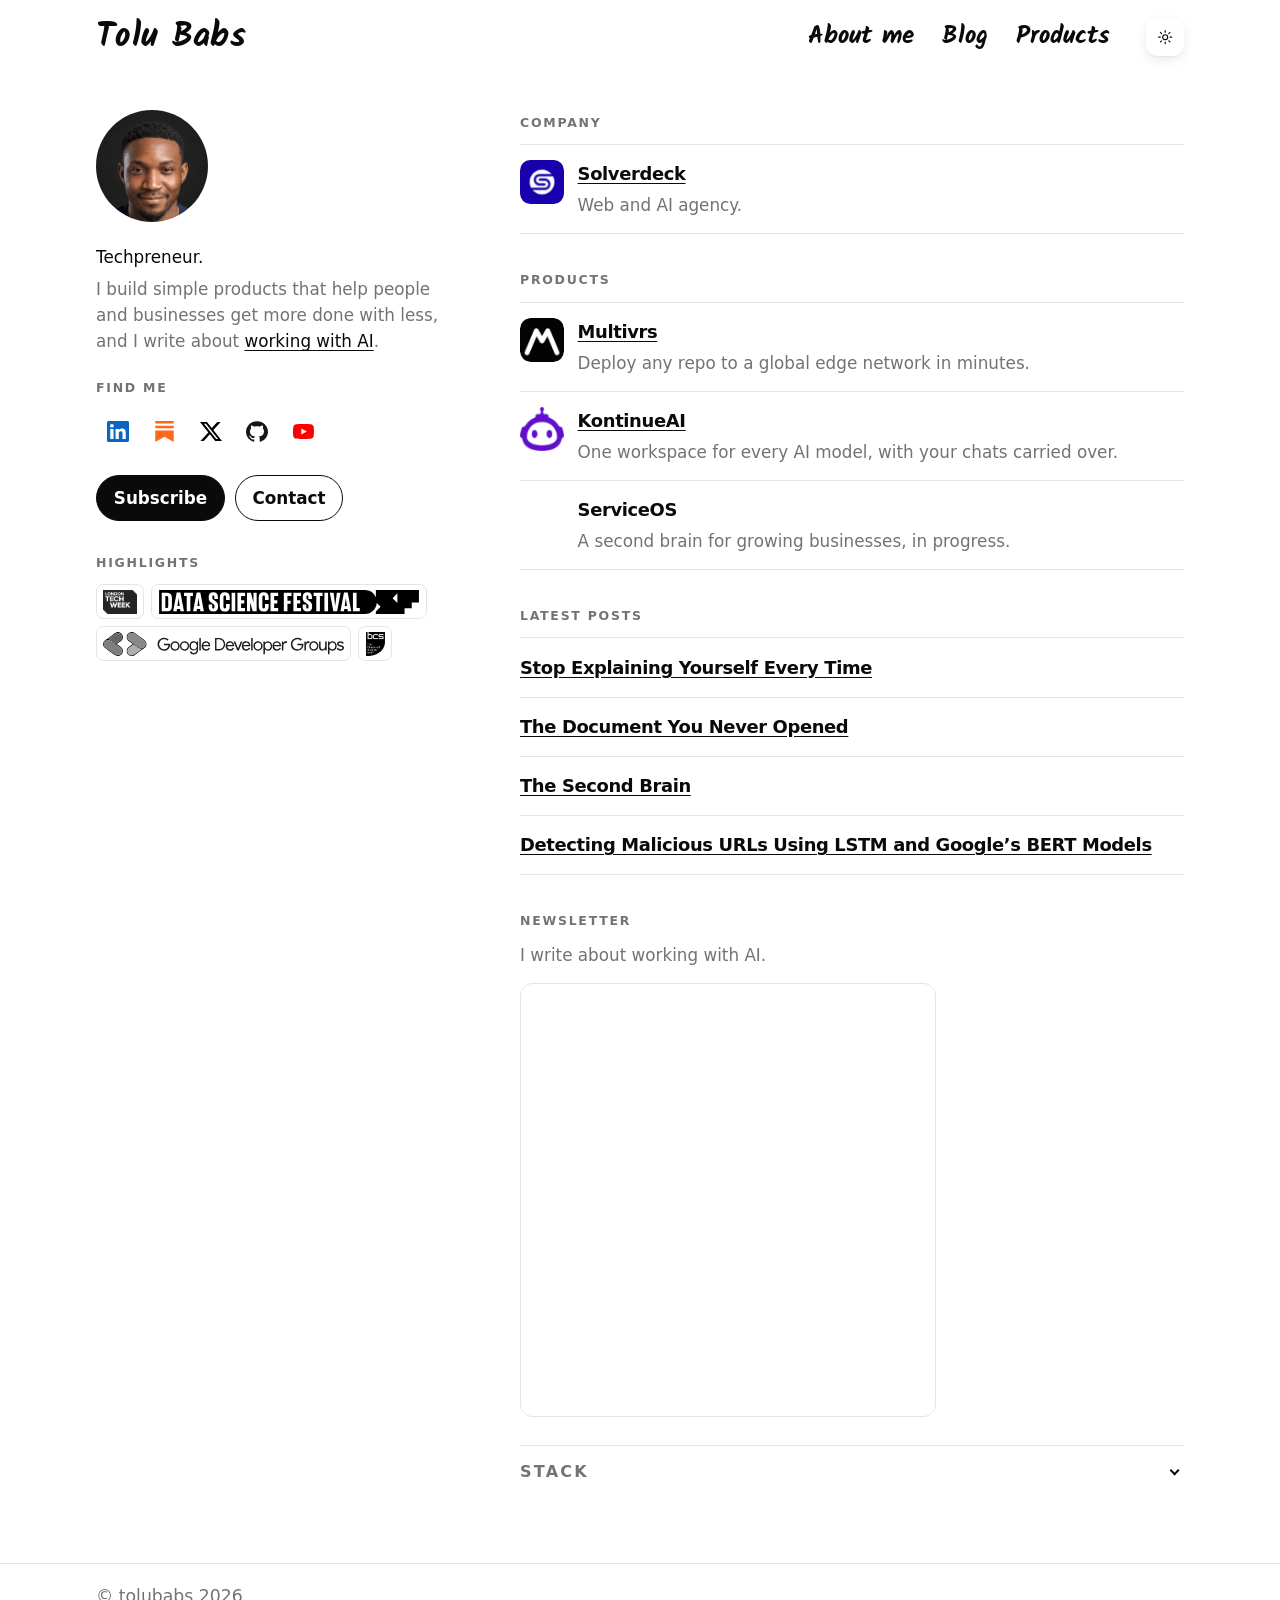
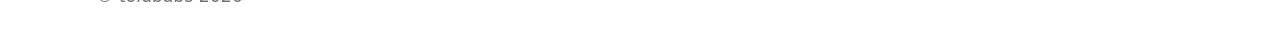
==== index.html @ e64ce70b "feat: link the bio and restyle the theme toggle Point “working with AI” at the Substack, and use a t" ====
<!DOCTYPE html>
<html lang="en-GB">
  <head>
    <meta charset="utf-8">
    <meta name="viewport" content="width=device-width, initial-scale=1">
    <title>Tolu Babs — Techpreneur</title>
    <meta name="description" content="Tolu Babs, a techpreneur. Building Multivrs, KontinueAI and ServiceOS.">
    <meta name="author" content="Toluwase Babalola">
    <meta name="color-scheme" content="light dark">
    <meta name="theme-color" content="#ffffff" media="(prefers-color-scheme: light)">
    <meta name="theme-color" content="#0a0a0a" media="(prefers-color-scheme: dark)">
    <link rel="canonical" href="https://thbabs.github.io/">
    <link rel="icon" href="/favicon-32.png" type="image/png" sizes="32x32">
    <link rel="apple-touch-icon" href="/apple-touch-icon.png">
    <meta property="og:title" content="Tolu Babs — Techpreneur">
    <meta property="og:description" content="Tolu Babs, a techpreneur. Building Multivrs, KontinueAI and ServiceOS.">
    <meta property="og:url" content="https://thbabs.github.io/">
    <meta property="og:type" content="website">
    <meta property="og:locale" content="en_GB">
    <meta property="og:image" content="https://thbabs.github.io/og.png">
    <meta property="og:image:width" content="1200">
    <meta property="og:image:height" content="630">
    <meta property="og:image:alt" content="Tolu Babs, techpreneur.">
    <meta name="twitter:card" content="summary_large_image">
    <meta name="twitter:title" content="Tolu Babs — Techpreneur">
    <meta name="twitter:description" content="Tolu Babs, a techpreneur. Building Multivrs, KontinueAI and ServiceOS.">
    <meta name="twitter:image" content="https://thbabs.github.io/og.png">
    <link rel="stylesheet" href="/styles.css">
    <script>
      (function () {
        try {
          var stored = localStorage.getItem("theme");
          var theme = stored === "light" || stored === "dark"
            ? stored
            : (window.matchMedia("(prefers-color-scheme: dark)").matches ? "dark" : "light");
          document.documentElement.setAttribute("data-theme", theme);
        } catch (error) {}
      })();
    </script>
    <script type="application/ld+json">
      {
        "@context": "https://schema.org",
        "@type": "Person",
        "name": "Toluwase Babalola",
        "alternateName": "Tolu Babs",
        "description": "Techpreneur",
        "url": "https://thbabs.github.io/",
        "image": "https://thbabs.github.io/avatar.png",
        "sameAs": [
          "https://github.com/thbabs",
          "https://www.linkedin.com/in/toluwasebabalola",
          "https://x.com/iamtolux",
          "https://tryworkwithai.substack.com/",
          "https://multivrs.space/",
          "https://kontinueai.com/",
          "https://www.solverdeck.com/"
        ]
      }
    </script>
  </head>
  <body>
    <a class="skip-link" href="#content">Skip to content</a>
    <header class="site-header">
      <a class="brand" href="/" aria-current="page">Tolu Babs</a>
      <div class="header-tools">
        <button type="button" class="menu-toggle" id="menu-toggle" aria-expanded="false" aria-controls="site-menu" aria-label="Open menu">
          <svg class="icon-open" viewBox="0 0 24 24" aria-hidden="true">
            <path fill="currentColor" d="M4 7h16v2H4V7zm0 4h16v2H4v-2zm0 4h16v2H4v-2z"/>
          </svg>
          <svg class="icon-close" viewBox="0 0 24 24" aria-hidden="true">
            <path fill="currentColor" d="M6.4 5 12 10.6 17.6 5 19 6.4 13.4 12 19 17.6 17.6 19 12 13.4 6.4 19 5 17.6 10.6 12 5 6.4z"/>
          </svg>
        </button>
        <nav id="site-menu" aria-label="Primary">
          <ul>
            <li><a href="/about/">About me</a></li>
            <li><a href="/blog/">Blog</a></li>
            <li><a href="/#products">Products</a></li>
          </ul>
        </nav>
        <button type="button" class="theme-toggle" id="theme-toggle" aria-label="Switch colour theme">
          <svg class="icon-sun" viewBox="0 0 24 24" fill="none" stroke="currentColor" stroke-width="1.5" stroke-linecap="round" aria-hidden="true">
            <circle cx="12" cy="12" r="3.25"/>
            <path d="M12 3.5v2.1M12 18.4v2.1M3.5 12h2.1M18.4 12h2.1M5.8 5.8l1.5 1.5M16.7 16.7l1.5 1.5M18.2 5.8l-1.5 1.5M7.3 16.7l-1.5 1.5"/>
          </svg>
          <svg class="icon-moon" viewBox="0 0 24 24" fill="none" stroke="currentColor" stroke-width="1.5" stroke-linecap="round" stroke-linejoin="round" aria-hidden="true">
            <path d="M20 14.2A7.2 7.2 0 0 1 9.8 4 6.2 6.2 0 1 0 20 14.2z"/>
          </svg>
        </button>
      </div>
    </header>
    <main id="content" class="home">
      <div class="profile">
        <img class="avatar" src="/avatar.png" width="112" height="112" alt="Tolu Babs">
        <h1>Techpreneur.</h1>
        <p>I build simple products that help people and businesses get more done with less, and I write about <a href="https://tryworkwithai.substack.com/" target="_blank" rel="noopener">working with AI</a>.</p>
        <h2 id="find-heading">Find me</h2>
        <ul class="socials" aria-labelledby="find-heading">
          <li>
            <a rel="me noopener noreferrer" href="https://www.linkedin.com/in/toluwasebabalola" target="_blank" aria-label="LinkedIn">
              <img src="/assets/icons/linkedin.svg" width="22" height="22" alt="">
            </a>
          </li>
          <li>
            <a rel="me noopener noreferrer" href="https://tryworkwithai.substack.com/" target="_blank" aria-label="Substack">
              <img src="/assets/icons/substack.svg" width="22" height="22" alt="">
            </a>
          </li>
          <li>
            <a rel="me noopener noreferrer" href="https://x.com/iamtolux" target="_blank" aria-label="X">
              <img class="icon-x" src="/assets/icons/x.svg" width="22" height="22" alt="">
            </a>
          </li>
          <li>
            <a rel="me noopener noreferrer" href="https://github.com/thbabs" target="_blank" aria-label="GitHub">
              <img class="icon-github" src="/assets/icons/github.svg" width="22" height="22" alt="">
            </a>
          </li>
          <li>
            <a data-youtube rel="me noopener noreferrer" href="https://www.youtube.com/@thbabs_yt" target="_blank" aria-label="YouTube">
              <img src="/assets/icons/youtube.svg" width="22" height="22" alt="">
            </a>
          </li>
        </ul>
        <div class="actions">
          <a class="button" href="https://tryworkwithai.substack.com/subscribe">Subscribe</a>
          <a class="button button-secondary" href="mailto:tolubabs@solverdeck.com">Contact</a>
        </div>
        <section class="highlights" aria-labelledby="highlights-heading">
          <h2 id="highlights-heading">Highlights</h2>
          <ul>
            <li><img src="/assets/logos/london-tech-week.png" alt="London Tech Week" height="24"></li>
            <li><img src="/assets/logos/data-science-festival.svg" alt="Data Science Festival" height="24"></li>
            <li><img src="/assets/logos/google-developer-groups.svg" alt="Google Developer Groups" height="24"></li>
            <li><img src="/assets/logos/bcs.png" alt="BCS The Chartered Institute for IT" height="24"></li>
          </ul>
        </section>
      </div>

      <div class="home-main">
        <section aria-labelledby="company-heading">
          <h2 id="company-heading">Company</h2>
          <ul class="products">
            <li class="product">
              <img class="logo" src="/assets/logos/solverdeck.png" width="44" height="44" alt="">
              <div>
                <h3><a href="https://www.solverdeck.com/">Solverdeck</a></h3>
                <p>Web and AI agency.</p>
              </div>
            </li>
          </ul>
        </section>

        <section id="products" aria-labelledby="products-heading">
          <h2 id="products-heading">Products</h2>
          <ul class="products">
            <li class="product">
              <img class="logo" src="/assets/logos/multivrs.png" width="44" height="44" alt="">
              <div>
                <h3><a href="https://multivrs.space/">Multivrs</a></h3>
                <p>Deploy any repo to a global edge network in minutes.</p>
              </div>
            </li>
            <li class="product">
              <img class="logo" src="/assets/logos/kontinueai.png" width="44" height="44" alt="">
              <div>
                <h3><a href="https://kontinueai.com/">KontinueAI</a></h3>
                <p>One workspace for every AI model, with your chats carried over.</p>
              </div>
            </li>
            <li class="product product-plain">
              <div>
                <h3>ServiceOS</h3>
                <p>A second brain for growing businesses, in progress.</p>
              </div>
            </li>
          </ul>
        </section>

        <section aria-labelledby="latest-heading">
          <h2 id="latest-heading">Latest posts</h2>
          <ul class="products latest">
            <li class="product">
              <h3><a href="https://tryworkwithai.substack.com/p/stop-explaining-yourself-every-time">Stop Explaining Yourself Every Time</a></h3>
            </li>
            <li class="product">
              <h3><a href="https://tryworkwithai.substack.com/p/how-to-summarise-a-pdf-with-chatgpt">The Document You Never Opened</a></h3>
            </li>
            <li class="product">
              <h3><a href="https://tryworkwithai.substack.com/p/the-second-brain">The Second Brain</a></h3>
            </li>
            <li class="product">
              <h3><a href="https://towardsdatascience.com/detecting-malicious-urls-using-lstm-and-googles-bert-models/">Detecting Malicious URLs Using LSTM and Google’s BERT Models</a></h3>
            </li>
          </ul>
        </section>

        <section class="newsletter" aria-labelledby="newsletter-heading">
          <h2 id="newsletter-heading">Newsletter</h2>
          <p>I write about working with AI.</p>
          <div class="newsletter-embed">
            <iframe src="https://tryworkwithai.substack.com/embed" title="Subscribe to Work with AI"></iframe>
          </div>
        </section>

        <details class="stack-panel">
          <summary>Stack</summary>
          <ul class="stack">
            <li><span class="chip"><img src="/assets/icons/python.svg" alt="" width="22" height="22"></span>Python</li>
            <li><span class="chip sql-mark" aria-hidden="true">SQL</span>SQL</li>
            <li><span class="chip"><img src="/assets/icons/googlecloud.svg" alt="" width="22" height="22"></span>GCP</li>
            <li><span class="chip"><img src="/assets/icons/amazonwebservices.svg" alt="" width="22" height="22"></span>AWS</li>
            <li><span class="chip"><img src="/assets/icons/nextdotjs.svg" alt="" width="22" height="22"></span>Next.js</li>
            <li><span class="chip"><img src="/assets/icons/react.svg" alt="" width="22" height="22"></span>React</li>
            <li><span class="chip"><img src="/assets/icons/docker.svg" alt="" width="22" height="22"></span>Docker</li>
            <li><span class="chip"><img src="/assets/icons/huggingface.svg" alt="" width="22" height="22"></span>Hugging Face</li>
            <li><span class="chip"><img src="/assets/icons/streamlit.svg" alt="" width="22" height="22"></span>Streamlit</li>
            <li><span class="chip"><img src="/assets/icons/claude.svg" alt="" width="22" height="22"></span>Claude</li>
          </ul>
        </details>

      </div>
    </main>
    <footer class="site-footer">
      <p>© tolubabs 2026</p>
    </footer>
    <script src="/site.js"></script>
    <script src="/theme.js"></script>
  </body>
</html>
---- styles.css ----
:root {
  /* Site name and menu. Also considered: "Caveat Brush", "Permanent Marker". */
  --script: "Kalam", "Segoe UI", cursive;
  --bg: #fff;
  --fg: #0a0a0a;
  --muted: #737373;
  --line: #e5e5e5;
  --soft: #f5f5f5;
  color-scheme: light;
}

@media (prefers-color-scheme: dark) {
  :root:not([data-theme]) {
    --bg: #0a0a0a;
    --fg: #fafafa;
    --muted: #a1a1a1;
    --line: #ffffff1a;
    --soft: #171717;
    color-scheme: dark;
  }
}

:root[data-theme="dark"] {
  --bg: #0a0a0a;
  --fg: #fafafa;
  --muted: #a1a1a1;
  --line: #ffffff1a;
  --soft: #171717;
  color-scheme: dark;
}

:root[data-theme="light"] {
  --bg: #fff;
  --fg: #0a0a0a;
  --muted: #737373;
  --line: #e5e5e5;
  --soft: #f5f5f5;
  color-scheme: light;
}

@font-face {
  font-family: "Kalam";
  font-style: normal;
  font-weight: 700;
  font-display: swap;
  src: url("/fonts/kalam-700.woff2") format("woff2");
}

*,
*::before,
*::after {
  box-sizing: border-box;
}

html {
  scroll-padding-top: 5.5rem;
}

body {
  margin: 0;
  background: var(--bg);
  color: var(--fg);
  font-family: "Segoe UI", system-ui, -apple-system, sans-serif;
  font-size: 1.05rem;
  line-height: 1.55;
}

img {
  max-width: 100%;
  height: auto;
}

a {
  color: var(--fg);
  text-underline-offset: 0.18em;
}

a:hover {
  text-decoration-thickness: 2px;
}

:focus-visible {
  outline: 2px solid var(--fg);
  outline-offset: 3px;
}

.skip-link {
  position: absolute;
  left: 0.75rem;
  top: 0;
  transform: translateY(-120%);
  background: var(--fg);
  color: var(--bg);
  padding: 0.45rem 0.7rem;
  z-index: 20;
  text-decoration: none;
}

.skip-link:focus {
  transform: none;
  top: 0.5rem;
}

.site-header {
  position: sticky;
  top: 0;
  z-index: 5;
  display: flex;
  align-items: center;
  justify-content: space-between;
  gap: 0.75rem 1.25rem;
  width: min(68rem, calc(100% - 3rem));
  margin: 0 auto;
  padding: 1.15rem 0;
  background: color-mix(in srgb, var(--bg) 92%, transparent);
}

.brand,
nav a {
  font-family: var(--script);
  font-weight: 700;
}

.brand {
  letter-spacing: 0.01em;
  text-decoration: none;
  font-size: 2.15rem;
  line-height: 1;
  color: var(--fg);
}

.header-tools {
  display: flex;
  align-items: center;
  gap: 2.25rem;
  margin-left: auto;
}

.menu-toggle {
  display: none;
  width: 2.4rem;
  height: 2.4rem;
  border-radius: 999px;
  border: 1px solid var(--line);
  background: var(--bg);
  color: var(--fg);
  place-items: center;
  cursor: pointer;
  padding: 0;
}

.menu-toggle svg {
  width: 1.2rem;
  height: 1.2rem;
}

.menu-toggle .icon-close {
  display: none;
}

.menu-toggle[aria-expanded="true"] .icon-open {
  display: none;
}

.menu-toggle[aria-expanded="true"] .icon-close {
  display: block;
}

nav ul {
  display: flex;
  gap: 1.75rem;
  list-style: none;
  margin: 0;
  padding: 0;
}

nav a {
  text-decoration: none;
  color: var(--fg);
  font-size: 1.55rem;
  line-height: 1;
}

nav a[aria-current="page"] {
  color: var(--fg);
  text-decoration: underline;
  text-underline-offset: 0.28em;
}

nav a:hover {
  color: var(--fg);
}

.theme-toggle {
  width: 2.35rem;
  height: 2.35rem;
  border: 0;
  border-radius: 0.7rem;
  background: #fff;
  color: #0a0a0a;
  box-shadow: 0 1px 2px rgba(10, 10, 10, 0.06), 0 4px 12px rgba(10, 10, 10, 0.08);
  display: grid;
  place-items: center;
  cursor: pointer;
  padding: 0;
}

:root[data-theme="dark"] .theme-toggle {
  background: #171717;
  color: #fafafa;
  box-shadow: 0 1px 2px rgba(0, 0, 0, 0.4), 0 4px 14px rgba(0, 0, 0, 0.35);
}

.theme-toggle svg {
  width: 1.15rem;
  height: 1.15rem;
}

.icon-sun,
.icon-moon {
  display: none;
}

:root[data-theme="light"] .icon-sun,
:root:not([data-theme]) .icon-sun {
  display: block;
}

:root[data-theme="dark"] .icon-moon {
  display: block;
}

@media (prefers-color-scheme: dark) {
  :root:not([data-theme]) .theme-toggle {
    background: #171717;
    color: #fafafa;
    box-shadow: 0 1px 2px rgba(0, 0, 0, 0.4), 0 4px 14px rgba(0, 0, 0, 0.35);
  }

  :root:not([data-theme]) .icon-sun {
    display: none;
  }

  :root:not([data-theme]) .icon-moon {
    display: block;
  }
}

main {
  width: min(40rem, calc(100% - 3rem));
  margin: 0 auto;
  padding: 2.25rem 0 4rem;
  animation: rise 0.45s ease both;
}

main.home {
  width: min(68rem, calc(100% - 3rem));
  display: grid;
  grid-template-columns: minmax(16rem, 22rem) minmax(0, 1fr);
  column-gap: 4.5rem;
  align-items: start;
}

@keyframes rise {
  from {
    opacity: 0;
    transform: translateY(8px);
  }

  to {
    opacity: 1;
    transform: none;
  }
}

h1 {
  margin: 0 0 0.45rem;
  font-size: clamp(2rem, 6vw, 2.7rem);
  line-height: 1.05;
  letter-spacing: -0.04em;
  font-weight: 700;
}

h2 {
  margin: 2.25rem 0 0.75rem;
  font-size: 0.78rem;
  letter-spacing: 0.14em;
  text-transform: uppercase;
  color: var(--muted);
  font-weight: 700;
}

.lede {
  margin: 0;
  font-size: 1.12rem;
}

.profile h1 {
  margin: 1rem 0 0.35rem;
  font-size: 1.05rem;
  font-weight: 400;
  letter-spacing: 0;
  line-height: 1.5;
}

.profile p {
  margin: 0;
  color: var(--muted);
}

.profile p a {
  color: var(--fg);
  text-decoration: underline;
  text-underline-offset: 0.18em;
}

.profile h2 {
  margin-top: 1.5rem;
}

.home-main > section:first-child h2 {
  margin-top: 0.15rem;
}

.avatar {
  width: 7rem;
  height: 7rem;
  border-radius: 50%;
  object-fit: cover;
  flex: none;
}

.about-head {
  display: flex;
  align-items: center;
  gap: 1rem;
  margin-bottom: 1rem;
}

.about-head h1 {
  margin: 0;
}

.socials {
  display: flex;
  flex-wrap: wrap;
  gap: 0.15rem;
  list-style: none;
  margin: 0.15rem 0 0;
  padding: 0;
}

.socials a {
  display: grid;
  place-items: center;
  width: 2.75rem;
  height: 2.75rem;
  text-decoration: none;
  color: var(--fg);
  border-radius: 999px;
}

.socials img,
.icon-mail {
  width: 1.35rem;
  height: 1.35rem;
}

:root[data-theme="dark"] .icon-x,
:root[data-theme="dark"] .icon-github {
  filter: invert(1);
}

.newsletter p {
  margin: 0 0 0.9rem;
  color: var(--muted);
}

.newsletter-embed {
  max-width: 26rem;
  overflow: hidden;
  border: 1px solid var(--line);
  border-radius: 0.75rem;
  background: var(--bg);
}

:root[data-theme="dark"] .newsletter-embed {
  border-color: rgba(255, 255, 255, 0.28);
}

.newsletter-embed iframe {
  display: block;
  width: 100%;
  height: 27rem;
  border: 0;
  background: transparent;
}

.profile .highlights {
  margin-top: 2rem;
}

.profile .highlights h2 {
  margin-top: 0;
}

.highlights ul {
  display: flex;
  flex-wrap: wrap;
  align-items: center;
  gap: 0.45rem;
  list-style: none;
  margin: 0;
  padding: 0;
}

.highlights li {
  display: flex;
  align-items: center;
  justify-content: center;
  max-width: 100%;
  min-width: 0;
  padding: 0.28rem 0.4rem;
  background: #fff;
  border: 1px solid #e5e5e5;
  border-radius: 0.45rem;
}

.highlights img {
  height: auto;
  width: auto;
  max-height: 24px;
  max-width: 100%;
  display: block;
  filter: grayscale(1);
  transition: filter 0.18s ease;
}

.highlights li:hover img {
  filter: none;
}

.stack-panel {
  margin-top: 1.75rem;
  border-top: 1px solid var(--line);
}

.stack-panel summary {
  display: flex;
  align-items: center;
  justify-content: space-between;
  gap: 1rem;
  padding: 0.9rem 0;
  cursor: pointer;
  font-weight: 700;
  letter-spacing: 0.14em;
  text-transform: uppercase;
  font-size: 1rem;
  color: var(--muted);
  list-style: none;
}

.stack-panel summary::-webkit-details-marker {
  display: none;
}

.stack-panel summary::after {
  content: "";
  width: 0.45rem;
  height: 0.45rem;
  border-right: 2px solid var(--fg);
  border-bottom: 2px solid var(--fg);
  transform: rotate(45deg);
  margin: 0 0.35rem 0.2rem 0;
  flex: none;
}

.stack-panel[open] summary::after {
  transform: rotate(225deg);
  margin: 0.25rem 0.35rem 0 0;
}

.stack-panel .stack {
  padding-bottom: 0.4rem;
}

.actions {
  display: flex;
  flex-wrap: wrap;
  gap: 0.6rem;
  margin-top: 1.35rem;
}

.button {
  display: inline-block;
  margin-top: 1.35rem;
  background: var(--fg);
  color: var(--bg);
  text-decoration: none;
  font-weight: 700;
  border-radius: 999px;
  border: 1px solid var(--fg);
  padding: 0.55rem 1.05rem;
  transition: transform 0.18s ease;
}

.actions .button {
  margin-top: 0;
}

.button-secondary {
  background: transparent;
  color: var(--fg);
}

.button:hover {
  transform: translateY(-2px);
  text-decoration: none;
}

.products {
  list-style: none;
  margin: 0;
  padding: 0;
}

.product {
  display: grid;
  grid-template-columns: 2.75rem 1fr;
  gap: 0.85rem;
  align-items: start;
  padding: 0.95rem 0;
  border-top: 1px solid var(--line);
  transition: transform 0.18s ease;
}

.product:last-child {
  border-bottom: 1px solid var(--line);
}

.latest .product {
  grid-template-columns: 1fr;
}

.product-plain > div {
  grid-column: 2;
}

.product:hover {
  transform: translateY(-2px);
}

.product h3 {
  margin: 0;
  font-size: 1.12rem;
  letter-spacing: -0.02em;
}

.product h3 a {
  color: inherit;
}

.product p {
  margin: 0.25rem 0 0;
  color: var(--muted);
}

.logo {
  width: 2.75rem;
  height: 2.75rem;
  border-radius: 0.65rem;
  object-fit: cover;
  background: #fff;
}

.stack {
  display: flex;
  flex-wrap: wrap;
  gap: 0.7rem 0.85rem;
  list-style: none;
  margin: 0;
  padding: 0;
}

.stack li {
  width: 4.6rem;
  text-align: center;
  font-size: 0.75rem;
  color: var(--muted);
}

.chip {
  width: 2.6rem;
  height: 2.6rem;
  margin: 0 auto 0.3rem;
  display: grid;
  place-items: center;
  background: #fff;
  border: 1px solid var(--line);
  border-radius: 0.55rem;
  color: #0a0a0a;
}

.chip img,
.chip svg {
  width: 1.35rem;
  height: 1.35rem;
}

.sql-mark {
  font-size: 0.72rem;
  font-weight: 700;
  letter-spacing: -0.04em;
  color: #0a0a0a;
}

.links {
  margin: 1rem 0 0;
  padding-left: 1.1rem;
}

.links li + li {
  margin-top: 0.35rem;
}

.posts {
  list-style: none;
  margin: 0;
  padding: 0;
}

.posts li {
  padding: 0.85rem 0;
  border-top: 1px solid var(--line);
}

.posts li:last-child {
  border-bottom: 1px solid var(--line);
}

.posts h3 {
  margin: 0.1rem 0 0.2rem;
  font-size: 1.05rem;
  letter-spacing: -0.02em;
}

.posts p {
  margin: 0;
  color: var(--muted);
}

.meta {
  color: var(--muted);
  font-size: 0.92rem;
}

.site-footer {
  border-top: 1px solid var(--line);
  padding: 1.15rem 0 1.75rem;
}

.site-footer p {
  width: min(68rem, calc(100% - 3rem));
  margin: 0 auto;
  color: var(--muted);
  font-size: 1.08rem;
}

@media (max-width: 52rem) {
  main.home {
    grid-template-columns: 1fr;
    row-gap: 2.25rem;
  }
}

@media (max-width: 40rem) {
  .brand {
    font-size: 1.85rem;
  }

  .menu-toggle {
    display: grid;
  }

  .header-tools {
    gap: 0.55rem;
  }

  #site-menu {
    display: none;
    position: absolute;
    top: 100%;
    left: 0;
    right: 0;
    background: var(--bg);
    border-bottom: 1px solid var(--line);
    padding: 0.35rem 0 1rem;
  }

  #site-menu.is-open {
    display: block;
  }

  #site-menu ul {
    flex-direction: column;
    align-items: flex-start;
    gap: 0.85rem;
  }

  #site-menu a {
    font-size: 1.15rem;
  }
}

@media (prefers-reduced-motion: reduce) {
  *,
  *::before,
  *::after {
    animation: none !important;
    transition: none !important;
  }
}

@media (forced-colors: active) {
  .button,
  .chip,
  .theme-toggle {
    border: 1px solid ButtonText;
  }
}
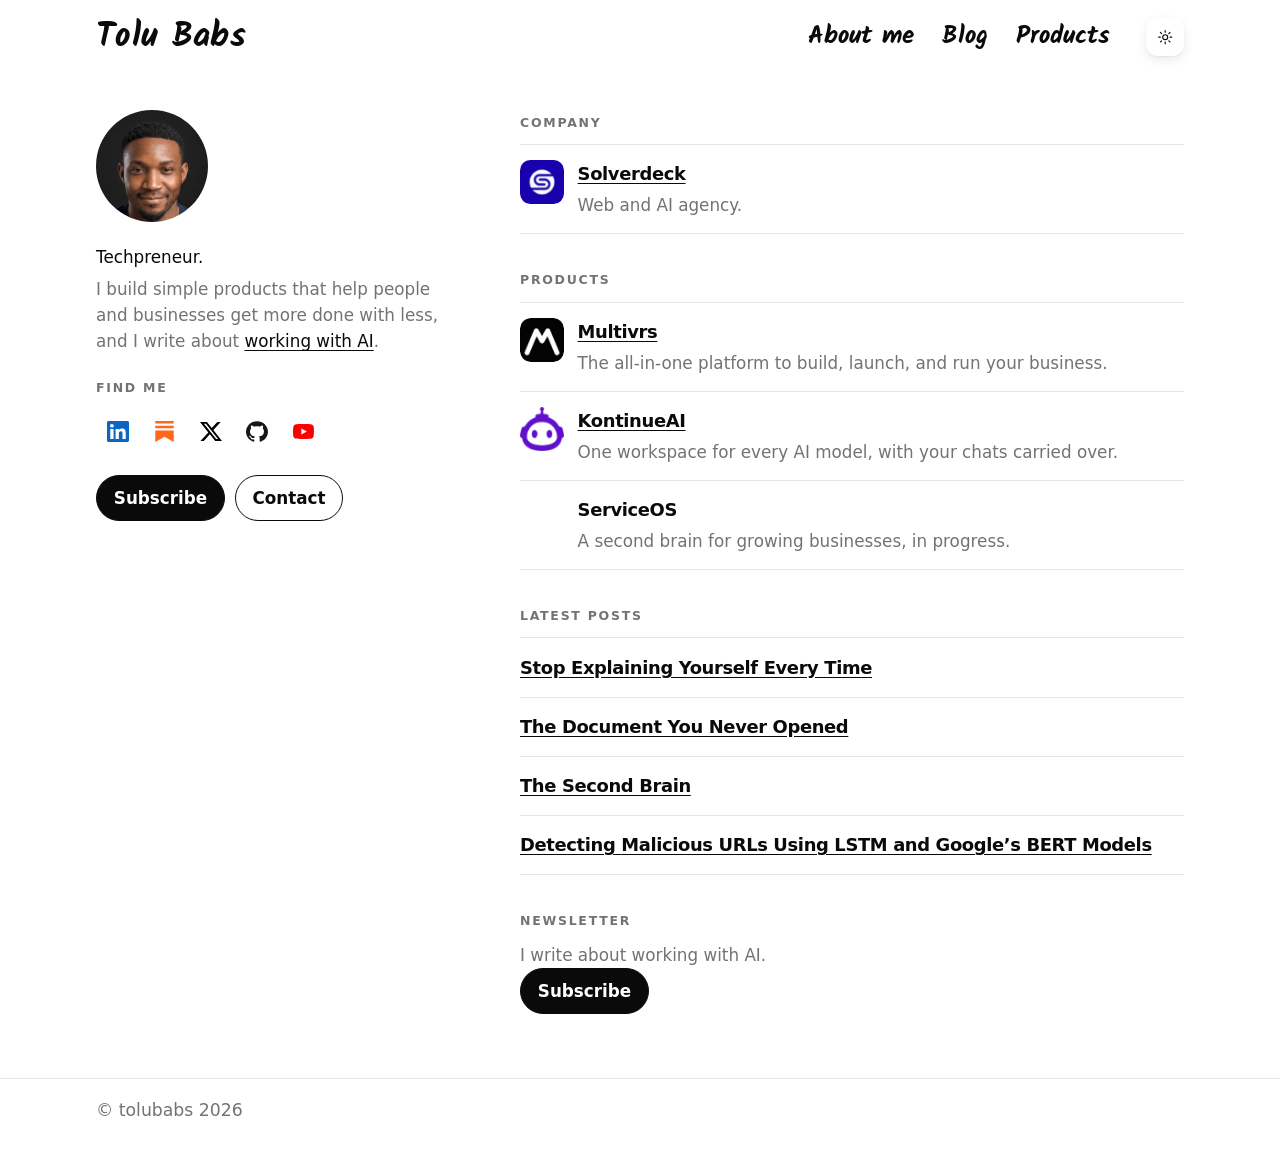
==== commit fe749387: "feat: remove highlights and stack, and restyle text links Replace the empty newsletter iframe with a" ====
--- a/index.html
+++ b/index.html
@@ -126,15 +126,6 @@
           <a class="button" href="https://tryworkwithai.substack.com/subscribe">Subscribe</a>
           <a class="button button-secondary" href="mailto:tolubabs@solverdeck.com">Contact</a>
         </div>
-        <section class="highlights" aria-labelledby="highlights-heading">
-          <h2 id="highlights-heading">Highlights</h2>
-          <ul>
-            <li><img src="/assets/logos/london-tech-week.png" alt="London Tech Week" height="24"></li>
-            <li><img src="/assets/logos/data-science-festival.svg" alt="Data Science Festival" height="24"></li>
-            <li><img src="/assets/logos/google-developer-groups.svg" alt="Google Developer Groups" height="24"></li>
-            <li><img src="/assets/logos/bcs.png" alt="BCS The Chartered Institute for IT" height="24"></li>
-          </ul>
-        </section>
       </div>
 
       <div class="home-main">
@@ -158,7 +149,7 @@
               <img class="logo" src="/assets/logos/multivrs.png" width="44" height="44" alt="">
               <div>
                 <h3><a href="https://multivrs.space/">Multivrs</a></h3>
-                <p>Deploy any repo to a global edge network in minutes.</p>
+                <p>The all-in-one platform to build, launch, and run your business.</p>
               </div>
             </li>
             <li class="product">
@@ -198,26 +189,8 @@
         <section class="newsletter" aria-labelledby="newsletter-heading">
           <h2 id="newsletter-heading">Newsletter</h2>
           <p>I write about working with AI.</p>
-          <div class="newsletter-embed">
-            <iframe src="https://tryworkwithai.substack.com/embed" title="Subscribe to Work with AI"></iframe>
-          </div>
-        </section>
-
-        <details class="stack-panel">
-          <summary>Stack</summary>
-          <ul class="stack">
-            <li><span class="chip"><img src="/assets/icons/python.svg" alt="" width="22" height="22"></span>Python</li>
-            <li><span class="chip sql-mark" aria-hidden="true">SQL</span>SQL</li>
-            <li><span class="chip"><img src="/assets/icons/googlecloud.svg" alt="" width="22" height="22"></span>GCP</li>
-            <li><span class="chip"><img src="/assets/icons/amazonwebservices.svg" alt="" width="22" height="22"></span>AWS</li>
-            <li><span class="chip"><img src="/assets/icons/nextdotjs.svg" alt="" width="22" height="22"></span>Next.js</li>
-            <li><span class="chip"><img src="/assets/icons/react.svg" alt="" width="22" height="22"></span>React</li>
-            <li><span class="chip"><img src="/assets/icons/docker.svg" alt="" width="22" height="22"></span>Docker</li>
-            <li><span class="chip"><img src="/assets/icons/huggingface.svg" alt="" width="22" height="22"></span>Hugging Face</li>
-            <li><span class="chip"><img src="/assets/icons/streamlit.svg" alt="" width="22" height="22"></span>Streamlit</li>
-            <li><span class="chip"><img src="/assets/icons/claude.svg" alt="" width="22" height="22"></span>Claude</li>
-          </ul>
-        </details>
+          <p class="newsletter-action"><a class="button" href="https://tryworkwithai.substack.com/subscribe" target="_blank" rel="noopener noreferrer">Subscribe</a></p>
+        </section>
 
       </div>
     </main>
--- a/styles.css
+++ b/styles.css
@@ -6,6 +6,7 @@
   --muted: #737373;
   --line: #e5e5e5;
   --soft: #f5f5f5;
+  --link: #2563eb;
   color-scheme: light;
 }
 
@@ -16,6 +17,7 @@
     --muted: #a1a1a1;
     --line: #ffffff1a;
     --soft: #171717;
+    --link: #60a5fa;
     color-scheme: dark;
   }
 }
@@ -26,6 +28,7 @@
   --muted: #a1a1a1;
   --line: #ffffff1a;
   --soft: #171717;
+  --link: #60a5fa;
   color-scheme: dark;
 }
 
@@ -35,6 +38,7 @@
   --muted: #737373;
   --line: #e5e5e5;
   --soft: #f5f5f5;
+  --link: #2563eb;
   color-scheme: light;
 }
 
@@ -73,6 +77,15 @@
 a {
   color: var(--fg);
   text-underline-offset: 0.18em;
+}
+
+a:not(.button):not(.skip-link):not(.socials a) {
+  transition: color 0.15s ease;
+}
+
+a:not(.button):not(.skip-link):not(.socials a):hover,
+a:not(.button):not(.skip-link):not(.socials a):focus-visible {
+  color: var(--link);
 }
 
 a:hover {
@@ -187,10 +200,6 @@
   text-underline-offset: 0.28em;
 }
 
-nav a:hover {
-  color: var(--fg);
-}
-
 .theme-toggle {
   width: 2.35rem;
   height: 2.35rem;
@@ -372,116 +381,16 @@
 }
 
 .newsletter p {
-  margin: 0 0 0.9rem;
-  color: var(--muted);
-}
-
-.newsletter-embed {
-  max-width: 26rem;
-  overflow: hidden;
-  border: 1px solid var(--line);
-  border-radius: 0.75rem;
-  background: var(--bg);
-}
-
-:root[data-theme="dark"] .newsletter-embed {
-  border-color: rgba(255, 255, 255, 0.28);
-}
-
-.newsletter-embed iframe {
-  display: block;
-  width: 100%;
-  height: 27rem;
-  border: 0;
-  background: transparent;
-}
-
-.profile .highlights {
-  margin-top: 2rem;
-}
-
-.profile .highlights h2 {
+  margin: 0;
+  color: var(--muted);
+}
+
+.newsletter-action {
+  margin-top: 0.85rem;
+}
+
+.newsletter-action .button {
   margin-top: 0;
-}
-
-.highlights ul {
-  display: flex;
-  flex-wrap: wrap;
-  align-items: center;
-  gap: 0.45rem;
-  list-style: none;
-  margin: 0;
-  padding: 0;
-}
-
-.highlights li {
-  display: flex;
-  align-items: center;
-  justify-content: center;
-  max-width: 100%;
-  min-width: 0;
-  padding: 0.28rem 0.4rem;
-  background: #fff;
-  border: 1px solid #e5e5e5;
-  border-radius: 0.45rem;
-}
-
-.highlights img {
-  height: auto;
-  width: auto;
-  max-height: 24px;
-  max-width: 100%;
-  display: block;
-  filter: grayscale(1);
-  transition: filter 0.18s ease;
-}
-
-.highlights li:hover img {
-  filter: none;
-}
-
-.stack-panel {
-  margin-top: 1.75rem;
-  border-top: 1px solid var(--line);
-}
-
-.stack-panel summary {
-  display: flex;
-  align-items: center;
-  justify-content: space-between;
-  gap: 1rem;
-  padding: 0.9rem 0;
-  cursor: pointer;
-  font-weight: 700;
-  letter-spacing: 0.14em;
-  text-transform: uppercase;
-  font-size: 1rem;
-  color: var(--muted);
-  list-style: none;
-}
-
-.stack-panel summary::-webkit-details-marker {
-  display: none;
-}
-
-.stack-panel summary::after {
-  content: "";
-  width: 0.45rem;
-  height: 0.45rem;
-  border-right: 2px solid var(--fg);
-  border-bottom: 2px solid var(--fg);
-  transform: rotate(45deg);
-  margin: 0 0.35rem 0.2rem 0;
-  flex: none;
-}
-
-.stack-panel[open] summary::after {
-  transform: rotate(225deg);
-  margin: 0.25rem 0.35rem 0 0;
-}
-
-.stack-panel .stack {
-  padding-bottom: 0.4rem;
 }
 
 .actions {
@@ -573,47 +482,6 @@
   background: #fff;
 }
 
-.stack {
-  display: flex;
-  flex-wrap: wrap;
-  gap: 0.7rem 0.85rem;
-  list-style: none;
-  margin: 0;
-  padding: 0;
-}
-
-.stack li {
-  width: 4.6rem;
-  text-align: center;
-  font-size: 0.75rem;
-  color: var(--muted);
-}
-
-.chip {
-  width: 2.6rem;
-  height: 2.6rem;
-  margin: 0 auto 0.3rem;
-  display: grid;
-  place-items: center;
-  background: #fff;
-  border: 1px solid var(--line);
-  border-radius: 0.55rem;
-  color: #0a0a0a;
-}
-
-.chip img,
-.chip svg {
-  width: 1.35rem;
-  height: 1.35rem;
-}
-
-.sql-mark {
-  font-size: 0.72rem;
-  font-weight: 700;
-  letter-spacing: -0.04em;
-  color: #0a0a0a;
-}
-
 .links {
   margin: 1rem 0 0;
   padding-left: 1.1rem;
@@ -723,7 +591,6 @@
 
 @media (forced-colors: active) {
   .button,
-  .chip,
   .theme-toggle {
     border: 1px solid ButtonText;
   }
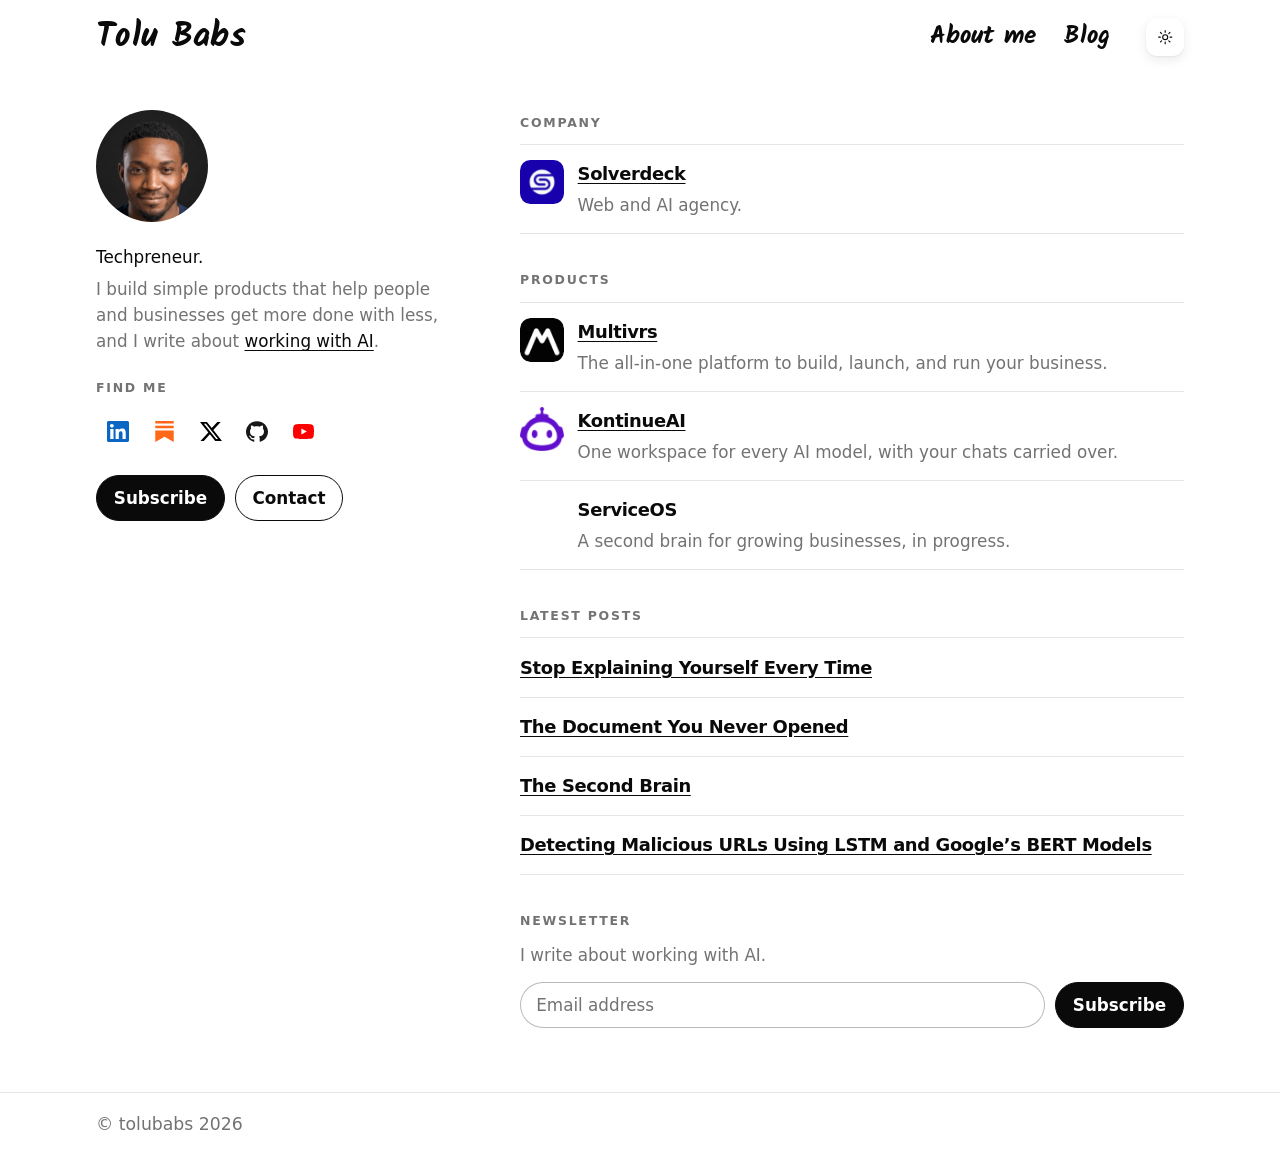
==== commit e5753b60: "feat: centre About and use a Substack-coloured highlight Drop the Products page and its menu item. A" ====
--- a/index.html
+++ b/index.html
@@ -25,7 +25,6 @@
     <meta name="twitter:title" content="Tolu Babs — Techpreneur">
     <meta name="twitter:description" content="Tolu Babs, a techpreneur. Building Multivrs, KontinueAI and ServiceOS.">
     <meta name="twitter:image" content="https://thbabs.github.io/og.png">
-    <link rel="stylesheet" href="/styles.css">
     <script>
       (function () {
         try {
@@ -37,6 +36,7 @@
         } catch (error) {}
       })();
     </script>
+    <link rel="stylesheet" href="/styles.css">
     <script type="application/ld+json">
       {
         "@context": "https://schema.org",
@@ -75,7 +75,6 @@
           <ul>
             <li><a href="/about/">About me</a></li>
             <li><a href="/blog/">Blog</a></li>
-            <li><a href="/#products">Products</a></li>
           </ul>
         </nav>
         <button type="button" class="theme-toggle" id="theme-toggle" aria-label="Switch colour theme">
@@ -189,7 +188,11 @@
         <section class="newsletter" aria-labelledby="newsletter-heading">
           <h2 id="newsletter-heading">Newsletter</h2>
           <p>I write about working with AI.</p>
-          <p class="newsletter-action"><a class="button" href="https://tryworkwithai.substack.com/subscribe" target="_blank" rel="noopener noreferrer">Subscribe</a></p>
+          <form class="newsletter-form" action="https://tryworkwithai.substack.com/subscribe" method="get" target="_blank" rel="noopener noreferrer">
+            <label class="sr-only" for="newsletter-email">Email</label>
+            <input id="newsletter-email" name="email" type="email" required autocomplete="email" inputmode="email" placeholder="Email address">
+            <button class="button" type="submit">Subscribe</button>
+          </form>
         </section>
 
       </div>
--- a/styles.css
+++ b/styles.css
@@ -7,6 +7,9 @@
   --line: #e5e5e5;
   --soft: #f5f5f5;
   --link: #2563eb;
+  /* Substack publication accent, from --color_theme_accent. */
+  --accent: #0f766e;
+  --mark: color-mix(in srgb, var(--accent) 45%, #fff);
   color-scheme: light;
 }
 
@@ -18,6 +21,8 @@
     --line: #ffffff1a;
     --soft: #171717;
     --link: #60a5fa;
+    --accent: #0f766e;
+    --mark: var(--accent);
     color-scheme: dark;
   }
 }
@@ -29,6 +34,8 @@
   --line: #ffffff1a;
   --soft: #171717;
   --link: #60a5fa;
+  --accent: #0f766e;
+  --mark: var(--accent);
   color-scheme: dark;
 }
 
@@ -39,6 +46,8 @@
   --line: #e5e5e5;
   --soft: #f5f5f5;
   --link: #2563eb;
+  --accent: #0f766e;
+  --mark: color-mix(in srgb, var(--accent) 45%, #fff);
   color-scheme: light;
 }
 
@@ -196,8 +205,7 @@
 
 nav a[aria-current="page"] {
   color: var(--fg);
-  text-decoration: underline;
-  text-underline-offset: 0.28em;
+  text-decoration: none;
 }
 
 .theme-toggle {
@@ -262,12 +270,20 @@
   animation: rise 0.45s ease both;
 }
 
+main.home,
+main.page {
+  width: min(68rem, calc(100% - 3rem));
+}
+
 main.home {
-  width: min(68rem, calc(100% - 3rem));
   display: grid;
   grid-template-columns: minmax(16rem, 22rem) minmax(0, 1fr);
   column-gap: 4.5rem;
   align-items: start;
+}
+
+main.page > * {
+  max-width: 40rem;
 }
 
 @keyframes rise {
@@ -339,15 +355,46 @@
   flex: none;
 }
 
+main.about {
+  width: min(40rem, calc(100% - 3rem));
+}
+
 .about-head {
   display: flex;
+  flex-direction: column;
   align-items: center;
-  gap: 1rem;
-  margin-bottom: 1rem;
+  gap: 0.85rem;
+  margin-bottom: 1.5rem;
+  text-align: center;
+}
+
+.about-head .avatar {
+  width: 4.5rem;
+  height: 4.5rem;
 }
 
 .about-head h1 {
   margin: 0;
+}
+
+.mark,
+nav a[aria-current="page"] {
+  position: relative;
+  isolation: isolate;
+}
+
+.mark::before,
+nav a[aria-current="page"]::before {
+  content: "";
+  position: absolute;
+  z-index: -1;
+  left: -0.14em;
+  right: -0.14em;
+  top: 0.18em;
+  bottom: 0.08em;
+  background: var(--mark);
+  transform: rotate(-2deg) skewX(-8deg);
+  border-radius: 0.12em;
 }
 
 .socials {
@@ -385,12 +432,45 @@
   color: var(--muted);
 }
 
-.newsletter-action {
+.newsletter-form {
+  display: flex;
+  align-items: center;
+  gap: 0.6rem;
   margin-top: 0.85rem;
 }
 
-.newsletter-action .button {
+.newsletter-form input {
+  flex: 1;
+  min-width: 0;
+  font: inherit;
+  color: var(--fg);
+  background: var(--bg);
+  border: 1px solid color-mix(in srgb, var(--fg) 28%, transparent);
+  border-radius: 999px;
+  padding: 0.55rem 0.95rem;
+}
+
+.newsletter-form input::placeholder {
+  color: var(--muted);
+}
+
+.newsletter-form .button {
   margin-top: 0;
+  cursor: pointer;
+  font: inherit;
+  font-weight: 700;
+}
+
+.sr-only {
+  position: absolute;
+  width: 1px;
+  height: 1px;
+  padding: 0;
+  margin: -1px;
+  overflow: hidden;
+  clip: rect(0, 0, 0, 0);
+  white-space: nowrap;
+  border: 0;
 }
 
 .actions {
@@ -474,6 +554,10 @@
   color: var(--muted);
 }
 
+.product p + p {
+  margin-top: 0.55rem;
+}
+
 .logo {
   width: 2.75rem;
   height: 2.75rem;
@@ -498,12 +582,11 @@
 }
 
 .posts li {
-  padding: 0.85rem 0;
+  padding: 0.95rem 0;
+}
+
+.posts li + li {
   border-top: 1px solid var(--line);
-}
-
-.posts li:last-child {
-  border-bottom: 1px solid var(--line);
 }
 
 .posts h3 {
@@ -578,6 +661,11 @@
   #site-menu a {
     font-size: 1.15rem;
   }
+
+  .newsletter-form {
+    flex-direction: column;
+    align-items: stretch;
+  }
 }
 
 @media (prefers-reduced-motion: reduce) {
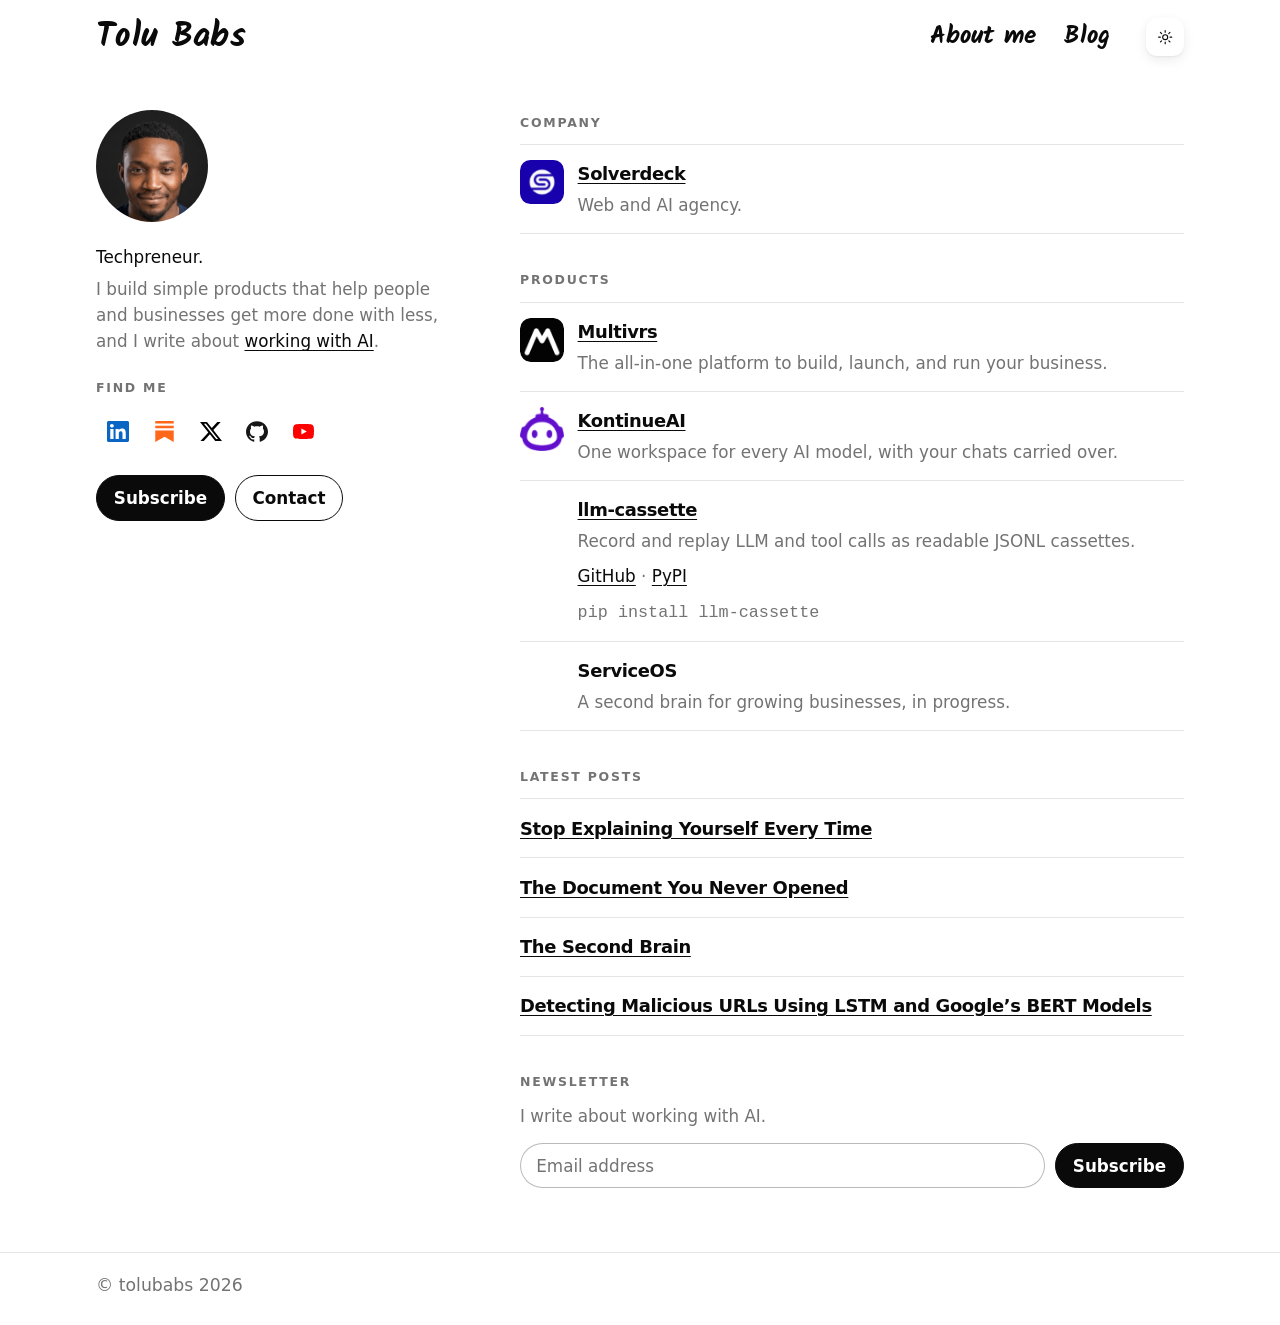
==== commit 1e64dfd9: "feat: add llm-cassette to projects Co-authored-by: Tolu Babs <thbabs@users.noreply.github.com>" ====
--- a/index.html
+++ b/index.html
@@ -3,28 +3,20 @@
   <head>
     <meta charset="utf-8">
     <meta name="viewport" content="width=device-width, initial-scale=1">
-    <title>Tolu Babs — Techpreneur</title>
-    <meta name="description" content="Tolu Babs, a techpreneur. Building Multivrs, KontinueAI and ServiceOS.">
+    <title>Tolu Babs</title>
     <meta name="author" content="Toluwase Babalola">
     <meta name="color-scheme" content="light dark">
     <meta name="theme-color" content="#ffffff" media="(prefers-color-scheme: light)">
     <meta name="theme-color" content="#0a0a0a" media="(prefers-color-scheme: dark)">
-    <link rel="canonical" href="https://thbabs.github.io/">
+    <link rel="canonical" href="https://thbabs.com/">
+    <link rel="icon" href="/favicon.svg" type="image/svg+xml">
     <link rel="icon" href="/favicon-32.png" type="image/png" sizes="32x32">
     <link rel="apple-touch-icon" href="/apple-touch-icon.png">
-    <meta property="og:title" content="Tolu Babs — Techpreneur">
-    <meta property="og:description" content="Tolu Babs, a techpreneur. Building Multivrs, KontinueAI and ServiceOS.">
-    <meta property="og:url" content="https://thbabs.github.io/">
+    <meta property="og:title" content="Tolu Babs">
+    <meta property="og:url" content="https://thbabs.com/">
     <meta property="og:type" content="website">
     <meta property="og:locale" content="en_GB">
-    <meta property="og:image" content="https://thbabs.github.io/og.png">
-    <meta property="og:image:width" content="1200">
-    <meta property="og:image:height" content="630">
-    <meta property="og:image:alt" content="Tolu Babs, techpreneur.">
-    <meta name="twitter:card" content="summary_large_image">
-    <meta name="twitter:title" content="Tolu Babs — Techpreneur">
-    <meta name="twitter:description" content="Tolu Babs, a techpreneur. Building Multivrs, KontinueAI and ServiceOS.">
-    <meta name="twitter:image" content="https://thbabs.github.io/og.png">
+    <meta name="twitter:title" content="Tolu Babs">
     <script>
       (function () {
         try {
@@ -44,8 +36,8 @@
         "name": "Toluwase Babalola",
         "alternateName": "Tolu Babs",
         "description": "Techpreneur",
-        "url": "https://thbabs.github.io/",
-        "image": "https://thbabs.github.io/avatar.png",
+        "url": "https://thbabs.com/",
+        "image": "https://thbabs.com/avatar.png",
         "sameAs": [
           "https://github.com/thbabs",
           "https://www.linkedin.com/in/toluwasebabalola",
@@ -160,6 +152,14 @@
             </li>
             <li class="product product-plain">
               <div>
+                <h3><a href="https://github.com/thbabs/llm-cassette">llm-cassette</a></h3>
+                <p>Record and replay LLM and tool calls as readable JSONL cassettes.</p>
+                <p><a href="https://github.com/thbabs/llm-cassette">GitHub</a> · <a href="https://pypi.org/project/llm-cassette/">PyPI</a></p>
+                <p><code>pip install llm-cassette</code></p>
+              </div>
+            </li>
+            <li class="product product-plain">
+              <div>
                 <h3>ServiceOS</h3>
                 <p>A second brain for growing businesses, in progress.</p>
               </div>
--- a/styles.css
+++ b/styles.css
@@ -9,7 +9,7 @@
   --link: #2563eb;
   /* Substack publication accent, from --color_theme_accent. */
   --accent: #0f766e;
-  --mark: color-mix(in srgb, var(--accent) 45%, #fff);
+  --swoosh: var(--accent);
   color-scheme: light;
 }
 
@@ -22,7 +22,7 @@
     --soft: #171717;
     --link: #60a5fa;
     --accent: #0f766e;
-    --mark: var(--accent);
+    --swoosh: #5eead4;
     color-scheme: dark;
   }
 }
@@ -35,7 +35,7 @@
   --soft: #171717;
   --link: #60a5fa;
   --accent: #0f766e;
-  --mark: var(--accent);
+  --swoosh: #5eead4;
   color-scheme: dark;
 }
 
@@ -47,7 +47,7 @@
   --soft: #f5f5f5;
   --link: #2563eb;
   --accent: #0f766e;
-  --mark: color-mix(in srgb, var(--accent) 45%, #fff);
+  --swoosh: var(--accent);
   color-scheme: light;
 }
 
@@ -205,7 +205,9 @@
 
 nav a[aria-current="page"] {
   color: var(--fg);
-  text-decoration: none;
+  text-decoration: underline;
+  text-decoration-thickness: 1.5px;
+  text-underline-offset: 0.22em;
 }
 
 .theme-toggle {
@@ -357,6 +359,15 @@
 
 main.about {
   width: min(40rem, calc(100% - 3rem));
+  line-height: 1.8;
+}
+
+main.about p {
+  margin: 0 0 1.65rem;
+}
+
+main.about p:last-child {
+  margin-bottom: 0;
 }
 
 .about-head {
@@ -364,7 +375,7 @@
   flex-direction: column;
   align-items: center;
   gap: 0.85rem;
-  margin-bottom: 1.5rem;
+  margin-bottom: 2.4rem;
   text-align: center;
 }
 
@@ -377,24 +388,21 @@
   margin: 0;
 }
 
-.mark,
-nav a[aria-current="page"] {
+.mark {
   position: relative;
-  isolation: isolate;
-}
-
-.mark::before,
-nav a[aria-current="page"]::before {
-  content: "";
+  display: inline-block;
+  padding-bottom: 0.22em;
+}
+
+.swoosh {
   position: absolute;
-  z-index: -1;
-  left: -0.14em;
-  right: -0.14em;
-  top: 0.18em;
-  bottom: 0.08em;
-  background: var(--mark);
-  transform: rotate(-2deg) skewX(-8deg);
-  border-radius: 0.12em;
+  left: -0.12em;
+  width: calc(100% + 0.35em);
+  height: 0.62em;
+  bottom: -0.12em;
+  color: var(--swoosh);
+  overflow: visible;
+  pointer-events: none;
 }
 
 .socials {
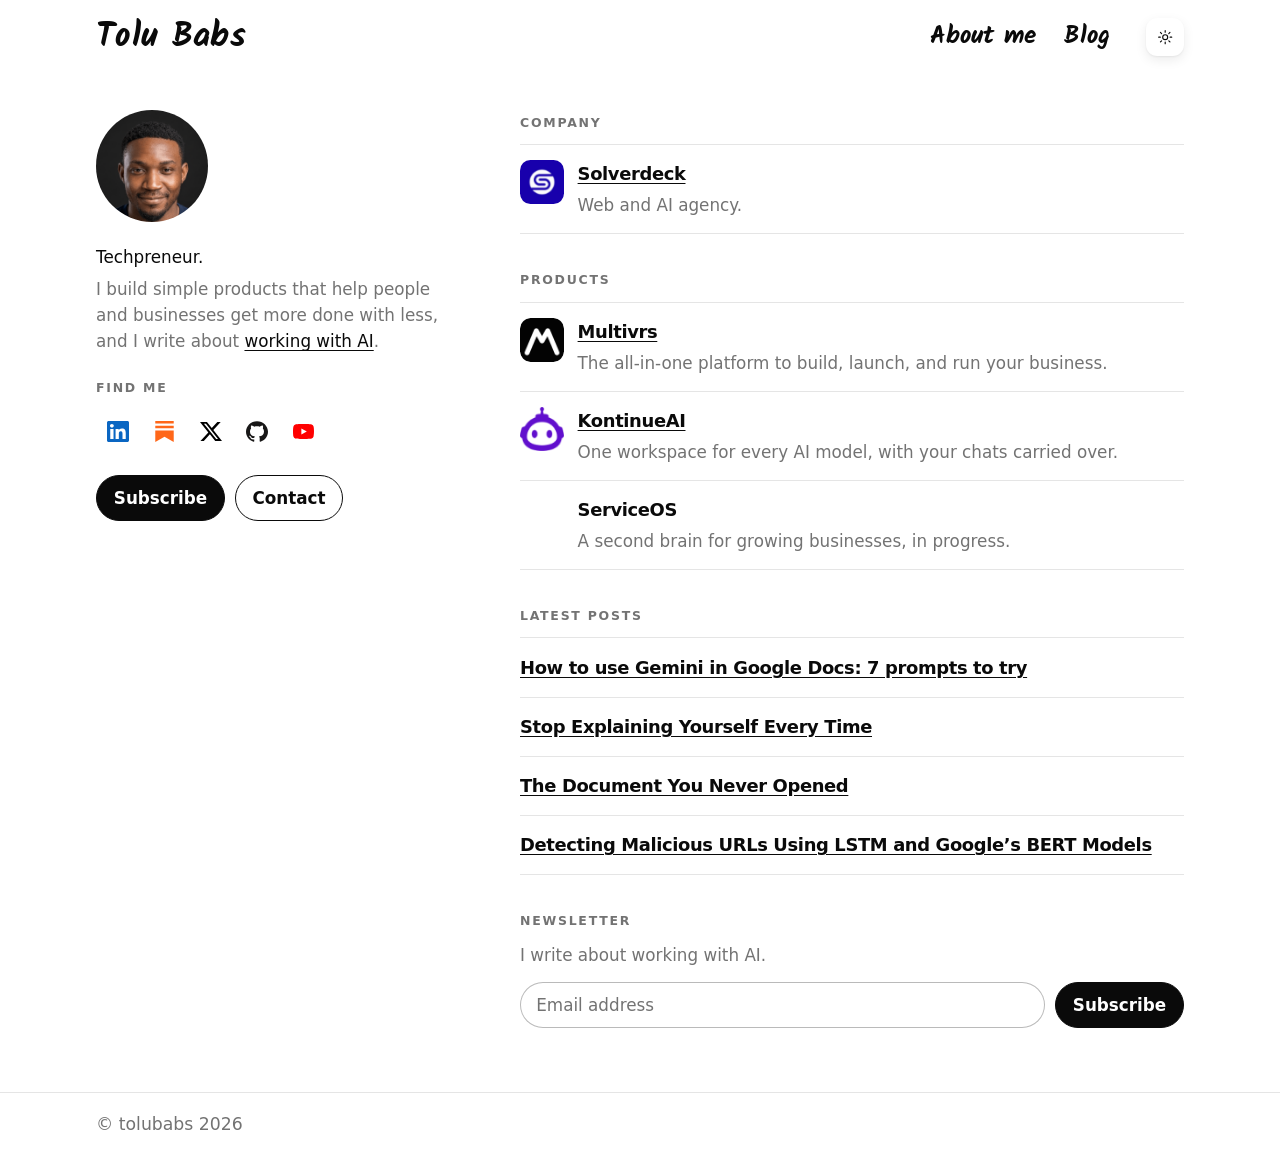
==== commit 9420bd61: "content: add new Substack posts Co-authored-by: Tolu Babs <tolubabs4@outlook.com>" ====
--- a/index.html
+++ b/index.html
@@ -152,14 +152,6 @@
             </li>
             <li class="product product-plain">
               <div>
-                <h3><a href="https://github.com/thbabs/llm-cassette">llm-cassette</a></h3>
-                <p>Record and replay LLM and tool calls as readable JSONL cassettes.</p>
-                <p><a href="https://github.com/thbabs/llm-cassette">GitHub</a> · <a href="https://pypi.org/project/llm-cassette/">PyPI</a></p>
-                <p><code>pip install llm-cassette</code></p>
-              </div>
-            </li>
-            <li class="product product-plain">
-              <div>
                 <h3>ServiceOS</h3>
                 <p>A second brain for growing businesses, in progress.</p>
               </div>
@@ -171,13 +163,13 @@
           <h2 id="latest-heading">Latest posts</h2>
           <ul class="products latest">
             <li class="product">
+              <h3><a href="https://tryworkwithai.substack.com/p/how-to-use-gemini-in-google-docs">How to use Gemini in Google Docs: 7 prompts to try</a></h3>
+            </li>
+            <li class="product">
               <h3><a href="https://tryworkwithai.substack.com/p/stop-explaining-yourself-every-time">Stop Explaining Yourself Every Time</a></h3>
             </li>
             <li class="product">
               <h3><a href="https://tryworkwithai.substack.com/p/how-to-summarise-a-pdf-with-chatgpt">The Document You Never Opened</a></h3>
-            </li>
-            <li class="product">
-              <h3><a href="https://tryworkwithai.substack.com/p/the-second-brain">The Second Brain</a></h3>
             </li>
             <li class="product">
               <h3><a href="https://towardsdatascience.com/detecting-malicious-urls-using-lstm-and-googles-bert-models/">Detecting Malicious URLs Using LSTM and Google’s BERT Models</a></h3>
